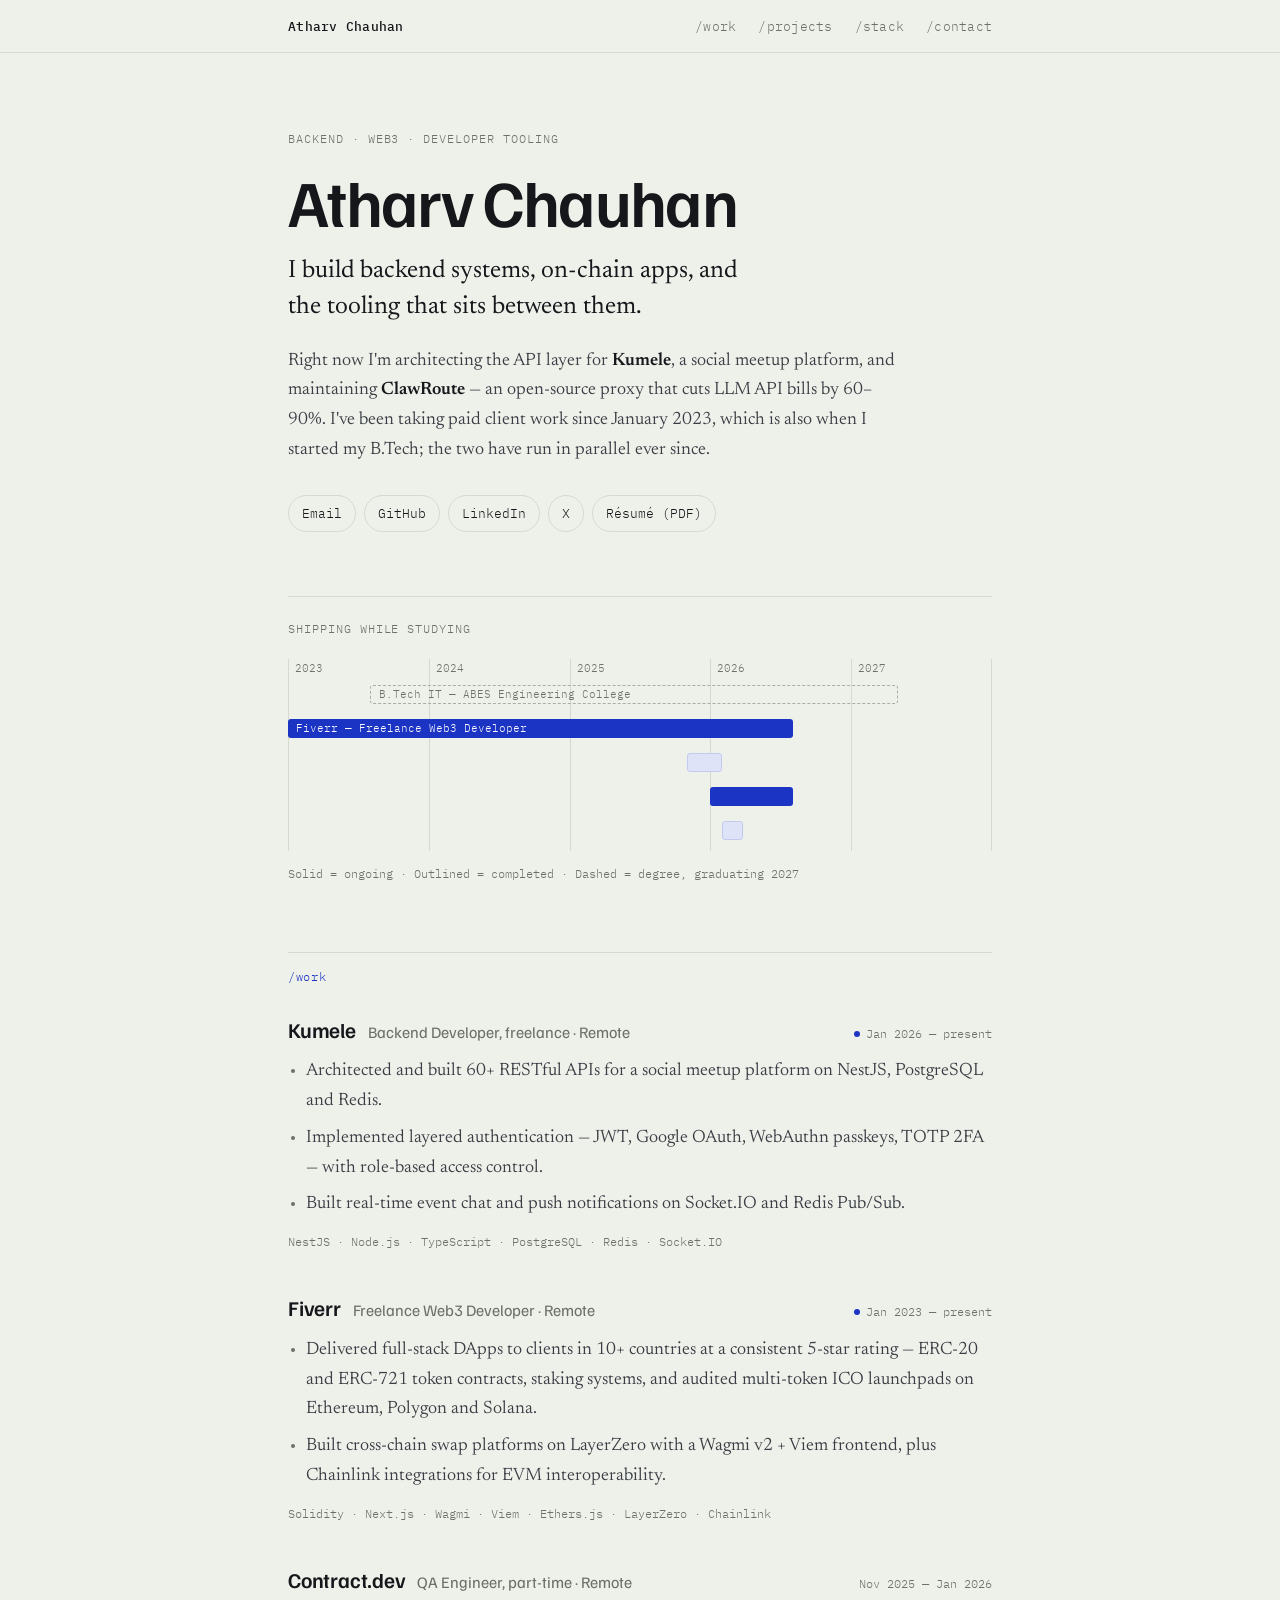
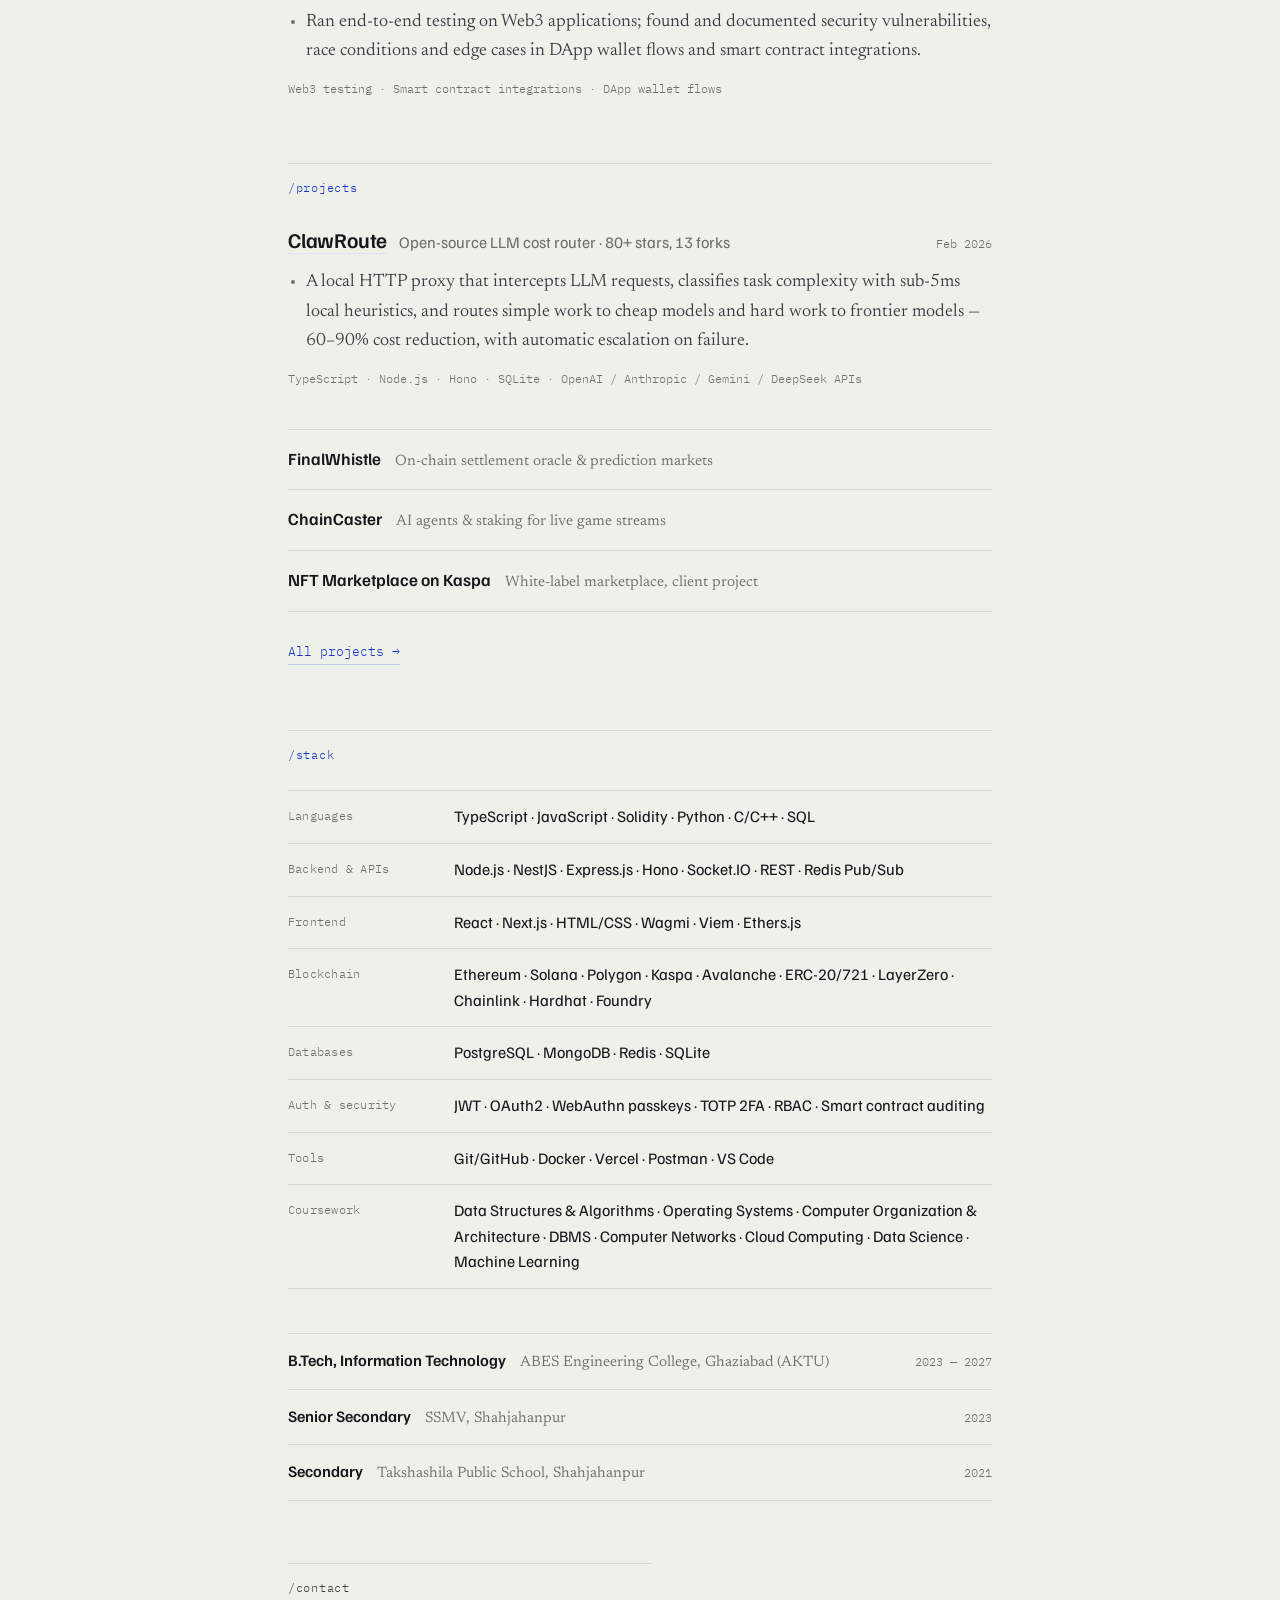
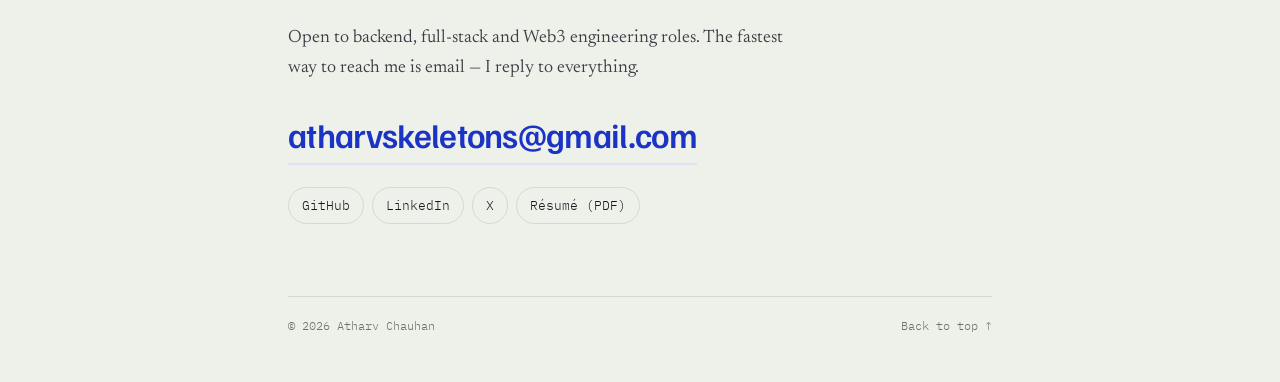
==== index.html @ b84b1041 "transfer" ====
<!DOCTYPE html>
<html lang="en">
<head>
<meta charset="utf-8">
<meta name="viewport" content="width=device-width, initial-scale=1">
<title>Atharv Chauhan — Backend &amp; Web3 Developer</title>
<meta name="description" content="Backend and Web3 developer. NestJS, PostgreSQL, Redis, Solidity. Maintainer of ClawRoute, an open-source LLM cost router.">
<link rel="canonical" href="https://0xatharv.me/">

<meta property="og:title" content="Atharv Chauhan — Backend &amp; Web3 Developer">
<meta property="og:description" content="Backend and Web3 developer. NestJS, PostgreSQL, Redis, Solidity. Maintainer of ClawRoute, an open-source LLM cost router.">
<meta property="og:type" content="website">
<meta property="og:url" content="https://0xatharv.me/">
<meta property="og:image" content="https://0xatharv.me/opengraph-image.png">
<meta property="og:image:width" content="1200">
<meta property="og:image:height" content="630">
<meta property="og:image:alt" content="Atharv Chauhan — backend, Web3 and developer tooling.">
<meta name="twitter:card" content="summary_large_image">
<meta name="twitter:site" content="@atharv404">
<meta name="twitter:image" content="https://0xatharv.me/opengraph-image.png">

<link rel="preconnect" href="https://fonts.googleapis.com">
<link rel="preconnect" href="https://fonts.gstatic.com" crossorigin>
<link href="https://fonts.googleapis.com/css2?family=Familjen+Grotesk:wght@400..700&family=Newsreader:opsz,wght@6..72,300..600&family=IBM+Plex+Mono:wght@400;500&display=swap" rel="stylesheet">
<link rel="stylesheet" href="style.css">
<script>document.documentElement.className += ' js';</script>
</head>
<body>

<a class="skip" href="#main">Skip to content</a>

<nav>
  <div class="wrap">
    <a class="me" href="#top">Atharv Chauhan</a>
    <a href="#work">/work</a>
    <a href="projects/index.html">/projects</a>
    <a href="#stack">/stack</a>
    <a href="#contact">/contact</a>
  </div>
</nav>

<div class="wrap" id="top">

  <header id="main">
    <p class="eyebrow stagger">Backend · Web3 · Developer tooling</p>
    <h1 class="stagger">Atharv Chauhan</h1>
    <p class="lead stagger">I build backend systems, on-chain apps, and the tooling that sits between them.</p>
    <p class="bio stagger">
      Right now I'm architecting the API layer for <strong>Kumele</strong>, a social meetup platform,
      and maintaining <strong>ClawRoute</strong> — an open-source proxy that cuts LLM API bills by 60–90%.
      I've been taking paid client work since January 2023, which is also when I started my B.Tech;
      the two have run in parallel ever since.
    </p>
    <ul class="links stagger">
      <li><a href="mailto:atharvskeletons@gmail.com">Email</a></li>
      <li><a href="https://github.com/ath404" target="_blank" rel="noopener">GitHub</a></li>
      <li><a href="https://www.linkedin.com/in/atharv-chauhan/" target="_blank" rel="noopener">LinkedIn</a></li>
      <li><a href="https://x.com/atharv404/" target="_blank" rel="noopener">X</a></li>
      <li><a href="atharv-chauhan-resume.pdf">Résumé (PDF)</a></li>
    </ul>
  </header>

  <!-- signature element: the overlap -->
  <div class="timeline">
    <p class="tl-title">Shipping while studying</p>
    <div class="tl-grid">
      <div class="tl-years" aria-hidden="true">
        <span>2023</span><span>2024</span><span>2025</span><span>2026</span><span>2027</span>
      </div>
      <div class="tl-rows">
        <div class="tl-row"><div class="tl-bar line"  style="left:11.7%;--w:75%">B.Tech IT — ABES Engineering College</div></div>
        <div class="tl-row"><div class="tl-bar solid" style="left:0%;--w:71.7%">Fiverr — Freelance Web3 Developer</div></div>
        <div class="tl-row"><div class="tl-bar ghost" style="left:56.7%;--w:5%"><span>Contract.dev — QA Engineer</span></div></div>
        <div class="tl-row"><div class="tl-bar solid" style="left:60%;--w:11.7%"><span>Kumele — Backend Developer</span></div></div>
        <div class="tl-row"><div class="tl-bar ghost" style="left:61.7%;--w:3%"><span>ClawRoute released</span></div></div>
      </div>
    </div>
    <p class="tl-note">Solid = ongoing · Outlined = completed · Dashed = degree, graduating 2027</p>
  </div>

  <section id="work">
    <p class="sec-head reveal">/work</p>

    <article class="entry reveal">
      <div class="entry-top">
        <h3>Kumele</h3>
        <span class="role">Backend Developer, freelance · Remote</span>
        <span class="when now">Jan 2026 — present</span>
      </div>
      <ul>
        <li>Architected and built 60+ RESTful APIs for a social meetup platform on NestJS, PostgreSQL and Redis.</li>
        <li>Implemented layered authentication — JWT, Google OAuth, WebAuthn passkeys, TOTP 2FA — with role-based access control.</li>
        <li>Built real-time event chat and push notifications on Socket.IO and Redis Pub/Sub.</li>
      </ul>
      <p class="stack">NestJS · Node.js · TypeScript · PostgreSQL · Redis · Socket.IO</p>
    </article>

    <article class="entry reveal">
      <div class="entry-top">
        <h3>Fiverr</h3>
        <span class="role">Freelance Web3 Developer · Remote</span>
        <span class="when now">Jan 2023 — present</span>
      </div>
      <ul>
        <li>Delivered full-stack DApps to clients in 10+ countries at a consistent 5-star rating — ERC-20 and ERC-721 token contracts, staking systems, and audited multi-token ICO launchpads on Ethereum, Polygon and Solana.</li>
        <li>Built cross-chain swap platforms on LayerZero with a Wagmi v2 + Viem frontend, plus Chainlink integrations for EVM interoperability.</li>
      </ul>
      <p class="stack">Solidity · Next.js · Wagmi · Viem · Ethers.js · LayerZero · Chainlink</p>
    </article>

    <article class="entry reveal">
      <div class="entry-top">
        <h3>Contract.dev</h3>
        <span class="role">QA Engineer, part-time · Remote</span>
        <span class="when">Nov 2025 — Jan 2026</span>
      </div>
      <ul>
        <li>Ran end-to-end testing on Web3 applications; found and documented security vulnerabilities, race conditions and edge cases in DApp wallet flows and smart contract integrations.</li>
      </ul>
      <p class="stack">Web3 testing · Smart contract integrations · DApp wallet flows</p>
    </article>
  </section>

  <section id="projects">
    <p class="sec-head reveal">/projects</p>

    <article class="entry reveal">
      <div class="entry-top">
        <h3><a href="projects/index.html#clawroute">ClawRoute</a></h3>
        <span class="role">Open-source LLM cost router · 80+ stars, 13 forks</span>
        <span class="when">Feb 2026</span>
      </div>
      <ul>
        <li>A local HTTP proxy that intercepts LLM requests, classifies task complexity with sub-5ms local heuristics, and routes simple work to cheap models and hard work to frontier models — 60–90% cost reduction, with automatic escalation on failure.</li>
      </ul>
      <p class="stack">TypeScript · Node.js · Hono · SQLite · OpenAI / Anthropic / Gemini / DeepSeek APIs</p>
    </article>

    <ul class="teasers reveal">
      <li><a href="projects/index.html#finalwhistle"><b>FinalWhistle</b><i>On-chain settlement oracle &amp; prediction markets</i><span class="arrow">→</span></a></li>
      <li><a href="projects/index.html#chaincaster"><b>ChainCaster</b><i>AI agents &amp; staking for live game streams</i><span class="arrow">→</span></a></li>
      <li><a href="projects/index.html#kaspa"><b>NFT Marketplace on Kaspa</b><i>White-label marketplace, client project</i><span class="arrow">→</span></a></li>
    </ul>

    <a class="more reveal" href="projects/index.html">All projects →</a>
  </section>

  <section id="stack">
    <p class="sec-head reveal">/stack</p>
    <dl class="skills reveal">
      <div class="skill-row"><dt>Languages</dt><dd>TypeScript · JavaScript · Solidity · Python · C/C++ · SQL</dd></div>
      <div class="skill-row"><dt>Backend &amp; APIs</dt><dd>Node.js · NestJS · Express.js · Hono · Socket.IO · REST · Redis Pub/Sub</dd></div>
      <div class="skill-row"><dt>Frontend</dt><dd>React · Next.js · HTML/CSS · Wagmi · Viem · Ethers.js</dd></div>
      <div class="skill-row"><dt>Blockchain</dt><dd>Ethereum · Solana · Polygon · Kaspa · Avalanche · ERC-20/721 · LayerZero · Chainlink · Hardhat · Foundry</dd></div>
      <div class="skill-row"><dt>Databases</dt><dd>PostgreSQL · MongoDB · Redis · SQLite</dd></div>
      <div class="skill-row"><dt>Auth &amp; security</dt><dd>JWT · OAuth2 · WebAuthn passkeys · TOTP 2FA · RBAC · Smart contract auditing</dd></div>
      <div class="skill-row"><dt>Tools</dt><dd>Git/GitHub · Docker · Vercel · Postman · VS Code</dd></div>
      <div class="skill-row"><dt>Coursework</dt><dd>Data Structures &amp; Algorithms · Operating Systems · Computer Organization &amp; Architecture · DBMS · Computer Networks · Cloud Computing · Data Science · Machine Learning</dd></div>
    </dl>

    <div class="edu reveal">
      <div class="edu-row"><b>B.Tech, Information Technology</b><i>ABES Engineering College, Ghaziabad (AKTU)</i><time>2023 — 2027</time></div>
      <div class="edu-row"><b>Senior Secondary</b><i>SSMV, Shahjahanpur</i><time>2023</time></div>
      <div class="edu-row"><b>Secondary</b><i>Takshashila Public School, Shahjahanpur</i><time>2021</time></div>
    </div>
  </section>

  <section id="contact" class="contact">
    <p class="sec-head reveal">/contact</p>
    <div class="reveal">
      <p>Open to backend, full-stack and Web3 engineering roles. The fastest way to reach me is email — I reply to everything.</p>
      <a class="mailto" href="mailto:atharvskeletons@gmail.com">atharvskeletons@gmail.com</a>
      <ul class="links">
        <li><a href="https://github.com/ath404" target="_blank" rel="noopener">GitHub</a></li>
        <li><a href="https://www.linkedin.com/in/atharv-chauhan/" target="_blank" rel="noopener">LinkedIn</a></li>
        <li><a href="https://x.com/atharv404/" target="_blank" rel="noopener">X</a></li>
        <li><a href="atharv-chauhan-resume.pdf">Résumé (PDF)</a></li>
      </ul>
    </div>
  </section>

  <footer>
    <span>© <span id="yr">2026</span> Atharv Chauhan</span>
    <a href="#top" class="sp">Back to top ↑</a>
  </footer>

</div>

<script src="main.js"></script>
</body>
</html>
---- style.css ----
/* ============================================================
   Atharv Chauhan — portfolio
   Palette: cool graph-paper + ultramarine
   Type: Familjen Grotesk (display) / Newsreader (body) / IBM Plex Mono (data)
   ============================================================ */

@view-transition { navigation: auto; }

:root{
  --paper:#EEF0EA;
  --ink:#15171B;
  --ink-2:#3A3E44;
  --muted:#6C7068;
  --rule:#D5D9CE;
  --accent:#1B34C4;
  --accent-soft:#DFE3F8;
  --accent-line:#C3CAF0;

  --display:'Familjen Grotesk', system-ui, sans-serif;
  --body:'Newsreader', Georgia, serif;
  --mono:'IBM Plex Mono', ui-monospace, monospace;

  --col:760px;
  --ease:cubic-bezier(.2,.7,.3,1);
}

*{box-sizing:border-box}
html{-webkit-text-size-adjust:100%;scroll-behavior:smooth}
body{
  margin:0;
  background:var(--paper);
  color:var(--ink);
  font-family:var(--body);
  font-size:18px;
  line-height:1.65;
  font-weight:380;
  -webkit-font-smoothing:antialiased;
}
a{color:inherit}
::selection{background:var(--accent);color:var(--paper)}
:focus-visible{outline:2px solid var(--accent);outline-offset:3px;border-radius:2px}

.wrap{max-width:var(--col);margin:0 auto;padding:0 28px}

.skip{
  position:absolute;left:-9999px;top:0;
  background:var(--accent);color:#fff;padding:10px 16px;
  font-family:var(--mono);font-size:13px;z-index:50;text-decoration:none;
}
.skip:focus{left:12px;top:12px}

/* ---------------- nav ---------------- */
nav{
  position:sticky;top:0;z-index:20;
  background:color-mix(in srgb, var(--paper) 86%, transparent);
  backdrop-filter:blur(10px);
  border-bottom:1px solid var(--rule);
  view-transition-name:site-nav;
}
nav .wrap{display:flex;gap:22px;align-items:center;height:52px;overflow-x:auto;scrollbar-width:none}
nav .wrap::-webkit-scrollbar{display:none}
nav a{
  position:relative;
  font-family:var(--mono);font-size:12.5px;letter-spacing:.02em;
  text-decoration:none;color:var(--muted);white-space:nowrap;padding:4px 0;
  transition:color .18s var(--ease);
}
nav a::after{
  content:"";position:absolute;left:0;right:0;bottom:0;height:1px;
  background:var(--accent);transform:scaleX(0);transform-origin:left;
  transition:transform .28s var(--ease);
}
nav a:hover{color:var(--accent)}
nav a:hover::after,
nav a[aria-current]::after{transform:scaleX(1)}
nav a[aria-current]{color:var(--accent)}
nav .me{margin-right:auto;color:var(--ink);font-weight:500}
nav .me::after{display:none}

/* ---------------- hero ---------------- */
header{padding:76px 0 8px}
.eyebrow{
  font-family:var(--mono);font-size:12px;color:var(--muted);
  letter-spacing:.08em;text-transform:uppercase;margin:0 0 18px;
}
h1{
  font-family:var(--display);font-weight:600;
  font-size:clamp(42px,7.5vw,66px);line-height:1.02;
  letter-spacing:-.025em;margin:0 0 20px;
}
.lead{font-size:clamp(21px,2.6vw,25px);line-height:1.45;margin:0 0 20px;max-width:34ch;font-weight:400}
.bio{color:var(--ink-2);margin:0 0 30px;max-width:62ch}
.bio strong{font-weight:600;color:var(--ink)}

.links{display:flex;flex-wrap:wrap;gap:8px;margin:0;padding:0;list-style:none}
.links a{
  font-family:var(--mono);font-size:12.5px;text-decoration:none;
  border:1px solid var(--rule);padding:7px 13px;border-radius:999px;
  color:var(--ink);display:inline-block;
  transition:border-color .18s var(--ease),color .18s var(--ease),
             background .18s var(--ease),transform .18s var(--ease);
}
.links a:hover{border-color:var(--accent);color:var(--accent);background:var(--accent-soft);transform:translateY(-1px)}

/* ---------------- signature: overlap timeline ---------------- */
.timeline{margin:56px 0 8px;border-top:1px solid var(--rule);padding-top:22px}
.tl-title{font-family:var(--mono);font-size:12px;color:var(--muted);letter-spacing:.08em;text-transform:uppercase;margin:0 0 20px}
.tl-grid{position:relative}
.tl-years{position:absolute;inset:0;display:grid;grid-template-columns:repeat(5,1fr);pointer-events:none}
.tl-years span{border-left:1px solid var(--rule);font-family:var(--mono);font-size:11px;color:var(--muted);padding-left:6px}
.tl-years span:last-child{border-right:1px solid var(--rule)}
.tl-rows{position:relative;padding-top:22px}
.tl-row{position:relative;height:34px}
.tl-bar{
  position:absolute;top:4px;height:19px;border-radius:3px;width:var(--w);
  display:flex;align-items:center;padding:0 8px;overflow:hidden;
  font-family:var(--mono);font-size:11px;white-space:nowrap;
}
.tl-bar.solid{background:var(--accent);color:#fff}
.tl-bar.ghost{background:var(--accent-soft);color:var(--accent);border:1px solid var(--accent-line)}
.tl-bar.line{background:transparent;border:1px dashed #A9AEA2;color:var(--muted)}
.tl-bar > span{position:absolute;left:calc(100% + 8px);color:var(--muted)}
.tl-note{font-family:var(--mono);font-size:11.5px;color:var(--muted);margin:14px 0 0;line-height:1.5}

/* bars grow left-to-right when the timeline scrolls into view */
.js .timeline:not(.in) .tl-bar{width:0}
.js .timeline .tl-bar{transition:width .85s var(--ease)}
.js .tl-row:nth-child(1) .tl-bar{transition-delay:.00s}
.js .tl-row:nth-child(2) .tl-bar{transition-delay:.10s}
.js .tl-row:nth-child(3) .tl-bar{transition-delay:.20s}
.js .tl-row:nth-child(4) .tl-bar{transition-delay:.30s}
.js .tl-row:nth-child(5) .tl-bar{transition-delay:.40s}
.js .timeline:not(.in) .tl-bar > span{opacity:0}
.js .timeline .tl-bar > span{transition:opacity .4s .5s var(--ease)}

/* ---------------- sections ---------------- */
section{padding:62px 0 0}
.sec-head{
  font-family:var(--mono);font-size:12px;color:var(--accent);
  letter-spacing:.06em;margin:0 0 26px;
  border-top:1px solid var(--rule);padding-top:14px;
}

.entry{position:relative;margin:0 0 38px;padding:0 0 2px}
.entry:last-child{margin-bottom:0}
.entry::before{
  content:"";position:absolute;left:-18px;top:6px;bottom:14px;width:2px;
  background:var(--accent);border-radius:2px;
  transform:scaleY(0);transform-origin:top;
  transition:transform .35s var(--ease);
}
.entry:hover::before{transform:scaleY(1)}
.entry-top{display:flex;flex-wrap:wrap;align-items:baseline;gap:6px 12px;margin-bottom:4px}
.entry h3{font-family:var(--display);font-size:21px;font-weight:600;letter-spacing:-.01em;margin:0}
.entry h3 a{text-decoration:none;border-bottom:1.5px solid var(--accent-soft);transition:border-color .18s var(--ease)}
.entry h3 a:hover{border-bottom-color:var(--accent)}
.role{font-family:var(--display);font-size:16px;color:var(--muted);font-weight:400}
.when{font-family:var(--mono);font-size:11.5px;color:var(--muted);margin-left:auto;white-space:nowrap}
.now::before{
  content:"";display:inline-block;width:6px;height:6px;border-radius:50%;
  background:var(--accent);margin-right:6px;vertical-align:1px;
  animation:pulse 2.6s ease-in-out infinite;
}
@keyframes pulse{0%,100%{opacity:1}50%{opacity:.35}}
.entry ul{margin:10px 0 12px;padding-left:18px}
.entry li{margin:0 0 7px;color:var(--ink-2)}
.entry li::marker{color:var(--muted)}
.stack{font-family:var(--mono);font-size:11.5px;color:var(--muted);line-height:1.7;margin:0}

/* ---------------- selected projects (home) ---------------- */
.teasers{list-style:none;margin:0 0 26px;padding:0;border-top:1px solid var(--rule)}
.teasers li{border-bottom:1px solid var(--rule)}
.teasers a{
  display:flex;flex-wrap:wrap;align-items:baseline;gap:4px 14px;
  padding:15px 0;text-decoration:none;
  transition:padding-left .28s var(--ease),color .18s var(--ease);
}
.teasers a:hover{padding-left:10px;color:var(--accent)}
.teasers b{font-family:var(--display);font-weight:600;font-size:17px}
.teasers i{font-style:normal;color:var(--muted);font-size:15px}
.teasers .arrow{margin-left:auto;font-family:var(--mono);font-size:12px;color:var(--muted);opacity:0;transition:opacity .2s var(--ease)}
.teasers a:hover .arrow{opacity:1;color:var(--accent)}

.more{
  display:inline-flex;align-items:center;gap:8px;
  font-family:var(--mono);font-size:12.5px;text-decoration:none;color:var(--accent);
  border-bottom:1px solid var(--accent-line);padding-bottom:2px;
  transition:gap .22s var(--ease),border-color .18s var(--ease);
}
.more:hover{gap:14px;border-bottom-color:var(--accent)}

/* ---------------- stack ---------------- */
.skills{display:grid;grid-template-columns:1fr;gap:0;margin:0}
.skill-row{display:grid;grid-template-columns:150px 1fr;gap:16px;padding:13px 0;border-bottom:1px solid var(--rule)}
.skill-row:first-child{border-top:1px solid var(--rule)}
.skill-row dt{font-family:var(--mono);font-size:12px;color:var(--muted);letter-spacing:.02em;padding-top:2px}
.skill-row dd{margin:0;font-family:var(--display);font-size:16px;line-height:1.6}

/* ---------------- education ---------------- */
.edu{border-top:1px solid var(--rule);margin-top:44px}
.edu-row{display:flex;flex-wrap:wrap;gap:4px 14px;padding:13px 0;border-bottom:1px solid var(--rule);align-items:baseline}
.edu-row b{font-family:var(--display);font-weight:600;font-size:16px}
.edu-row i{font-style:normal;color:var(--muted);font-size:15px}
.edu-row time{font-family:var(--mono);font-size:11.5px;color:var(--muted);margin-left:auto}

/* ---------------- contact ---------------- */
.contact p{max-width:52ch;color:var(--ink-2)}
.mailto{
  display:inline-block;font-family:var(--display);font-weight:600;
  font-size:clamp(24px,4.4vw,34px);letter-spacing:-.02em;
  text-decoration:none;color:var(--accent);
  border-bottom:2px solid var(--accent-soft);
  margin:6px 0 22px;word-break:break-all;
  transition:border-color .18s var(--ease);
}
.mailto:hover{border-bottom-color:var(--accent)}

footer{
  margin-top:72px;border-top:1px solid var(--rule);padding:20px 0 46px;
  font-family:var(--mono);font-size:11.5px;color:var(--muted);
  display:flex;flex-wrap:wrap;gap:10px 18px;
}
footer a{text-decoration:none;transition:color .18s var(--ease)}
footer a:hover{color:var(--accent)}
footer .sp{margin-left:auto}

/* ---------------- motion ---------------- */
.js .reveal{opacity:0;transform:translateY(14px);transition:opacity .65s var(--ease),transform .65s var(--ease)}
.js .reveal.in{opacity:1;transform:none}

.js header .stagger{opacity:0;transform:translateY(12px);animation:rise .7s var(--ease) forwards}
.js header .eyebrow.stagger{animation-delay:.04s}
.js header h1.stagger{animation-delay:.11s}
.js header .lead.stagger{animation-delay:.18s}
.js header .bio.stagger{animation-delay:.25s}
.js header .links.stagger{animation-delay:.32s}
@keyframes rise{to{opacity:1;transform:none}}

@media (prefers-reduced-motion:reduce){
  html{scroll-behavior:auto}
  @view-transition{navigation:none}
  .js .reveal,.js header .stagger{opacity:1;transform:none;animation:none;transition:none}
  .js .timeline:not(.in) .tl-bar{width:var(--w)}
  .js .timeline:not(.in) .tl-bar > span{opacity:1}
  .now::before{animation:none}
  *{transition:none!important}
}

@media (max-width:640px){
  body{font-size:17px}
  header{padding-top:48px}
  .skill-row{grid-template-columns:1fr;gap:4px}
  .when{margin-left:0;width:100%}
  .tl-bar > span{display:none}
  .entry::before{left:-14px}
  .teasers .arrow{display:none}
}
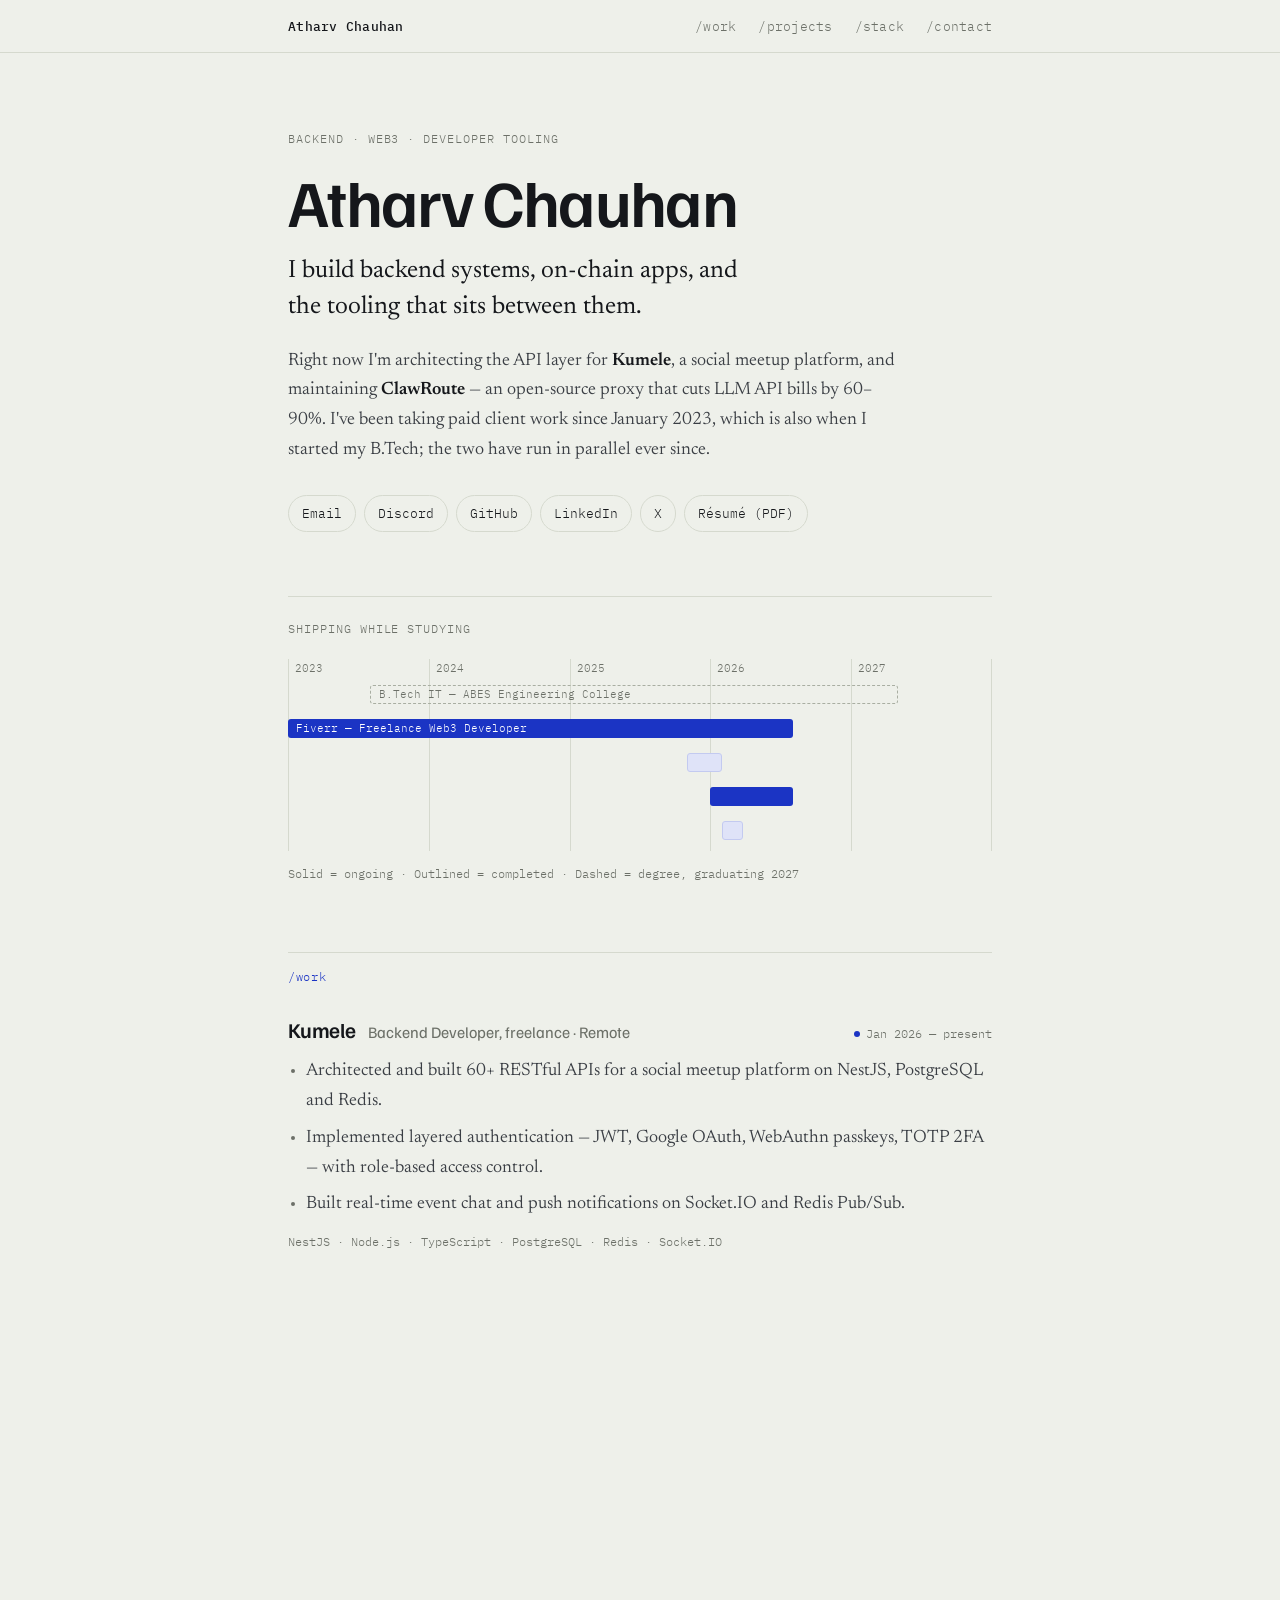
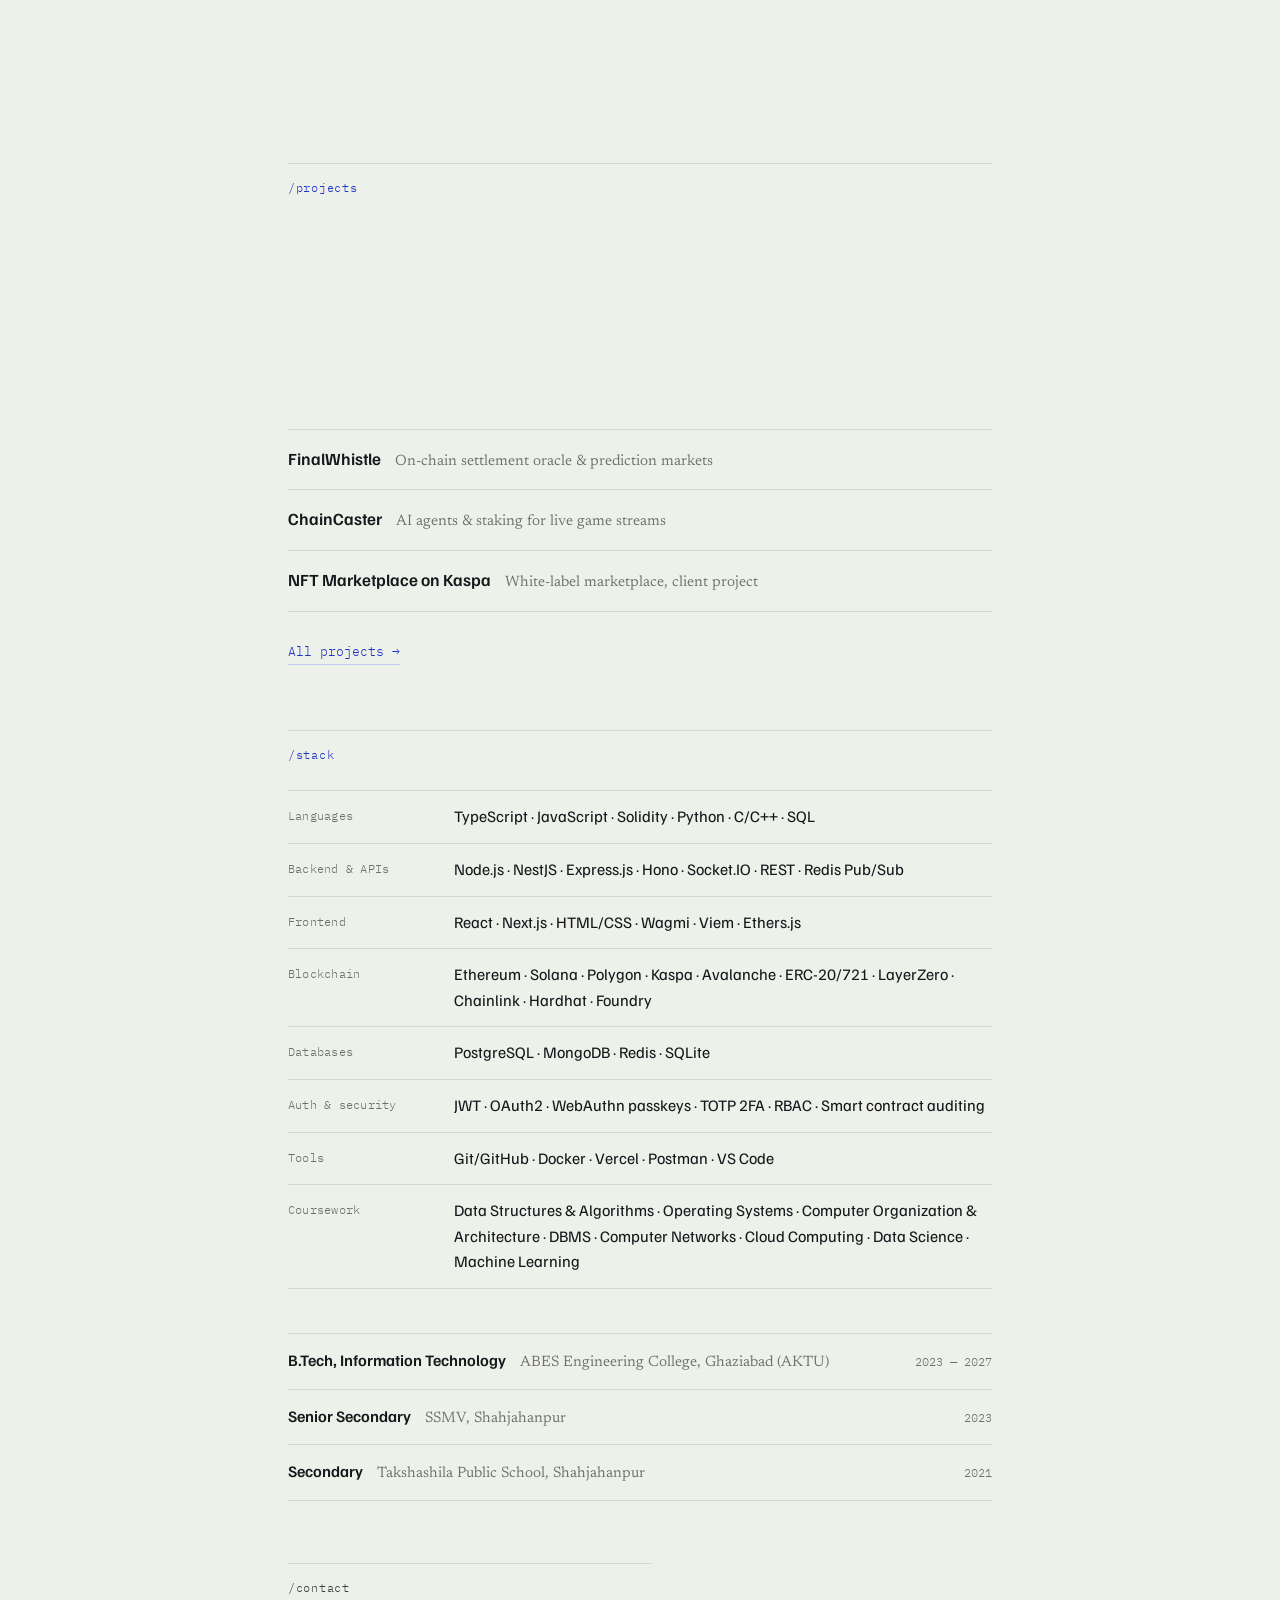
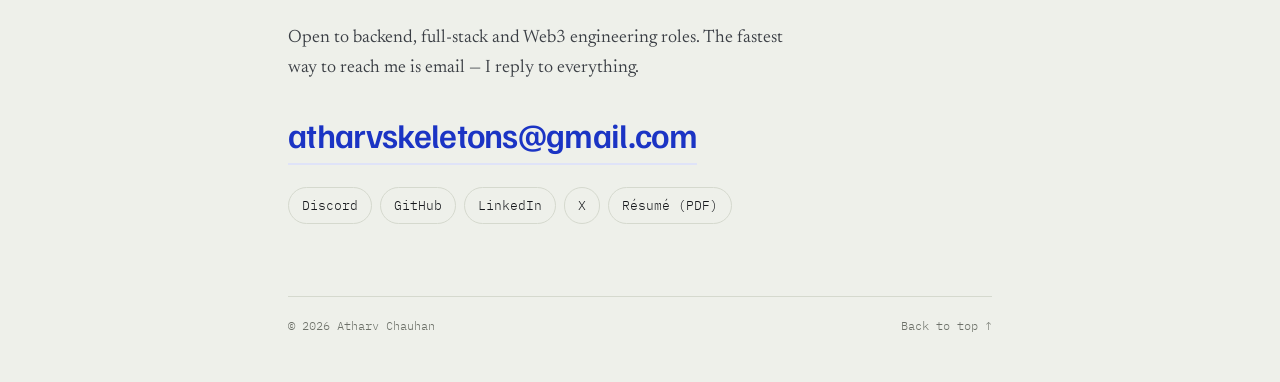
==== commit 9de3d4b4: "update" ====
--- a/index.html
+++ b/index.html
@@ -53,6 +53,7 @@
     </p>
     <ul class="links stagger">
       <li><a href="mailto:atharvskeletons@gmail.com">Email</a></li>
+       <li><a href="https://discord.com/users/1392051312333426728">Discord</a></li>
       <li><a href="https://github.com/ath404" target="_blank" rel="noopener">GitHub</a></li>
       <li><a href="https://www.linkedin.com/in/atharv-chauhan/" target="_blank" rel="noopener">LinkedIn</a></li>
       <li><a href="https://x.com/atharv404/" target="_blank" rel="noopener">X</a></li>
@@ -171,6 +172,7 @@
       <p>Open to backend, full-stack and Web3 engineering roles. The fastest way to reach me is email — I reply to everything.</p>
       <a class="mailto" href="mailto:atharvskeletons@gmail.com">atharvskeletons@gmail.com</a>
       <ul class="links">
+          <li><a href="https://discord.com/users/1392051312333426728">Discord</a></li>
         <li><a href="https://github.com/ath404" target="_blank" rel="noopener">GitHub</a></li>
         <li><a href="https://www.linkedin.com/in/atharv-chauhan/" target="_blank" rel="noopener">LinkedIn</a></li>
         <li><a href="https://x.com/atharv404/" target="_blank" rel="noopener">X</a></li>
